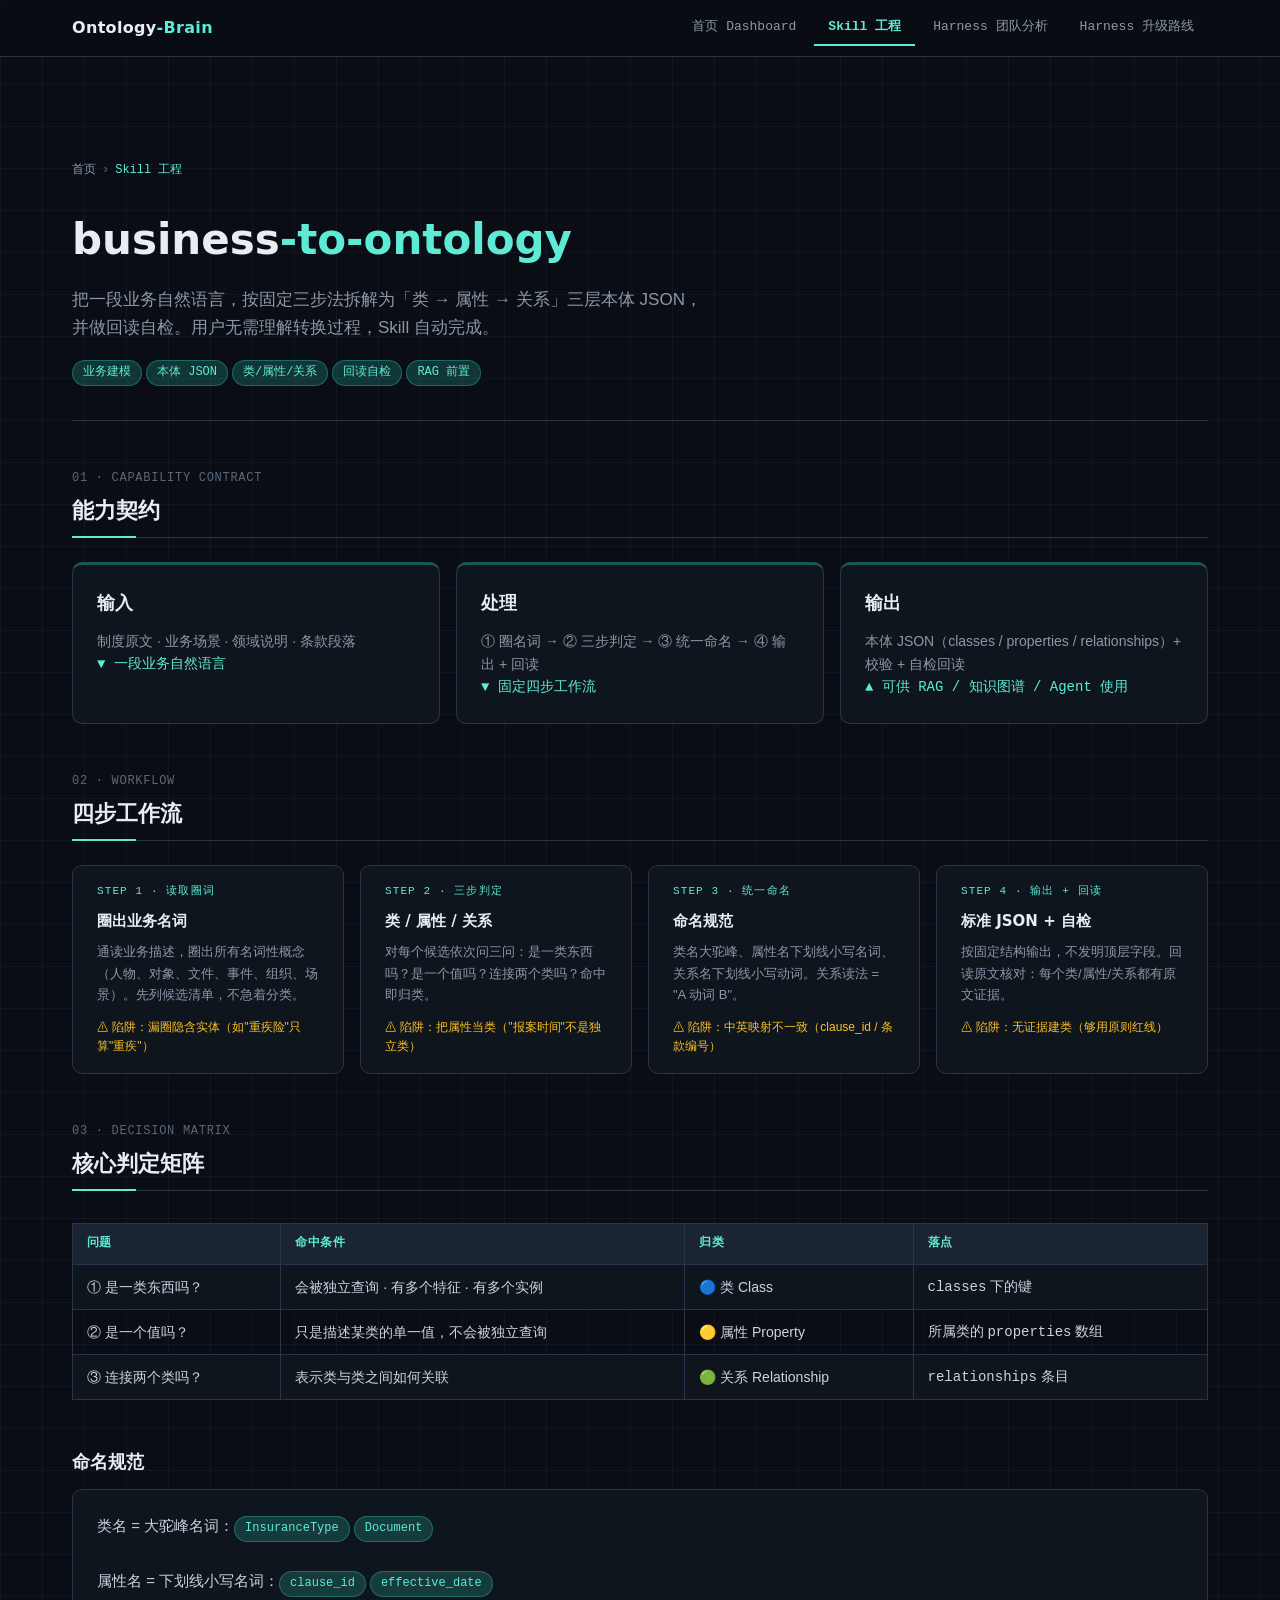
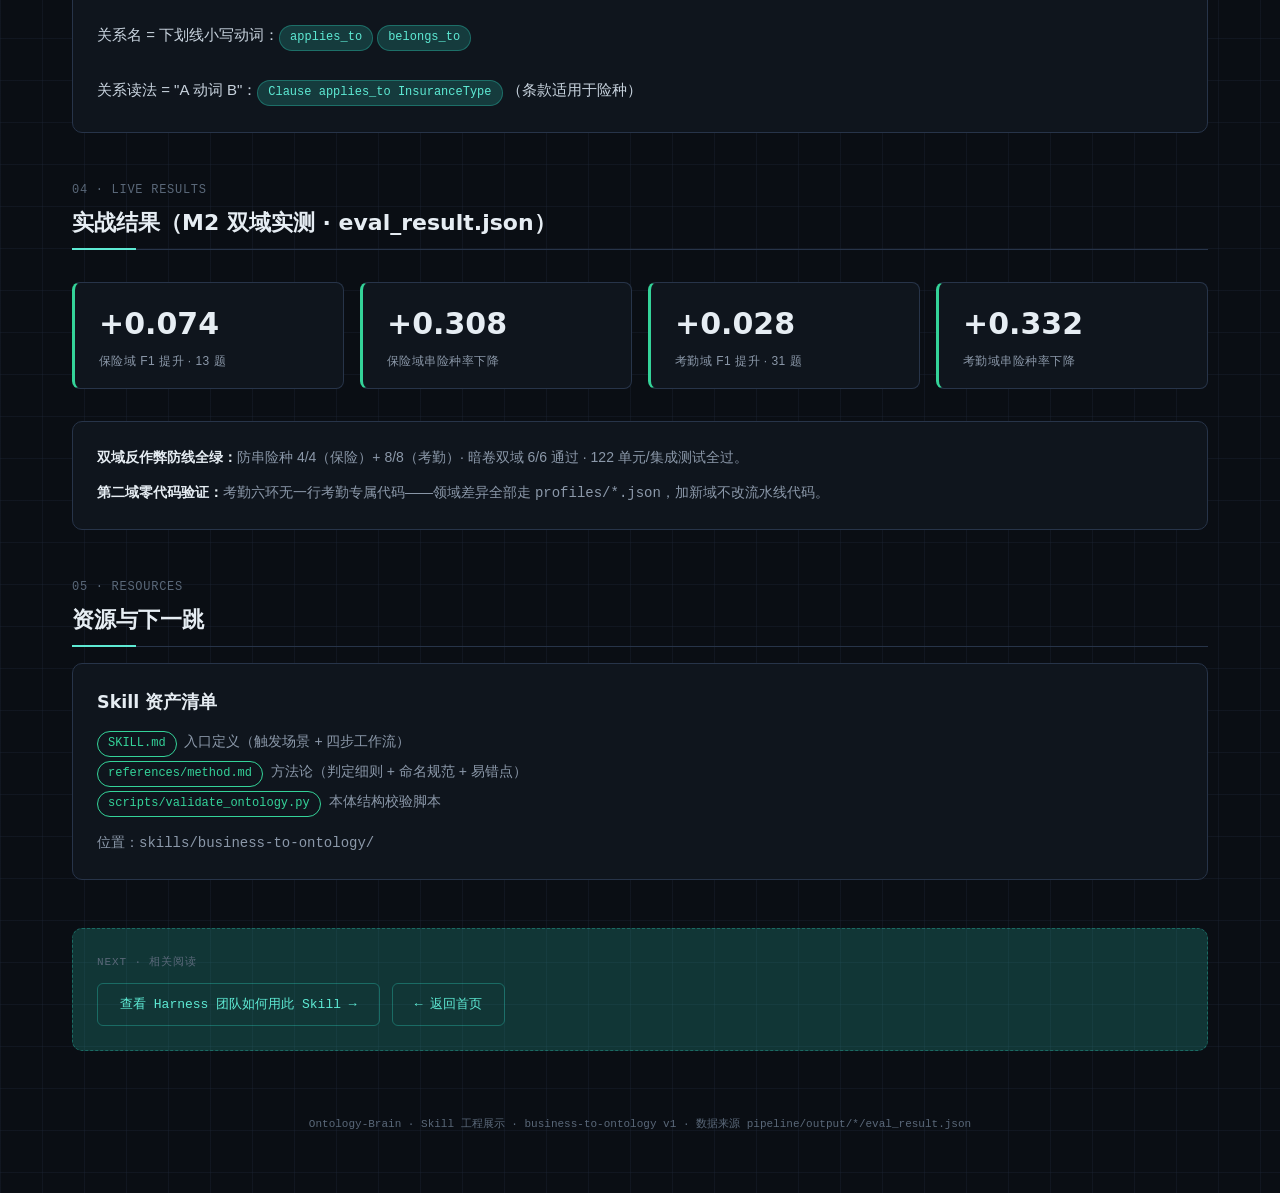
==== skill/index.html @ 2c8d09c0 "结构上移：展示层提升为仓库根，移除根跳转页 - 删除根 index.html 的 meta refresh 跳转页（跳转中...） - visual/ 下 index.html/assets/skil" ====
<!DOCTYPE html>
<html lang="zh-CN">
<head>
<meta charset="UTF-8">
<meta name="viewport" content="width=device-width, initial-scale=1.0">
<title>Skill 工程 · business-to-ontology — Ontology-Brain</title>
<link rel="stylesheet" href="../assets/css/shared.css">
<style>
  .hero { padding: var(--sp-8) 0 var(--sp-6); border-bottom: 1px solid var(--line-1); }
  .hero h1 { font-family: var(--font-display); font-size: 42px; font-weight: 700; color: var(--fg-0); }
  .hero h1 span { color: var(--accent); }
  .hero .lead { color: var(--fg-2); font-size: 17px; margin-top: var(--sp-3); max-width: 640px; }
  .hero .tags { margin-top: var(--sp-4); }
  .contract { display: grid; grid-template-columns: 1fr 1fr 1fr; gap: var(--sp-4); margin-top: var(--sp-5); }
  .contract .card { border-top: 3px solid var(--accent-line); }
  .contract .card .arrow { font-family: var(--font-mono); color: var(--accent); }
  @media (max-width: 768px) {
    .hero h1 { font-size: 30px; }
    .contract { grid-template-columns: 1fr; }
  }
</style>
</head>
<body>
<script src="../assets/js/navigation.js"></script>
<script>injectNavbar('skill', '..');</script>

<div class="page-wrap">

  <!-- 1. Hero -->
  <section class="hero" id="sec-hero">
    <div class="breadcrumb"><a href="../index.html">首页</a><span class="sep">›</span><span class="cur">Skill 工程</span></div>
    <h1>business<span>-to-ontology</span></h1>
    <p class="lead">把一段业务自然语言，按固定三步法拆解为「类 → 属性 → 关系」三层本体 JSON，并做回读自检。用户无需理解转换过程，Skill 自动完成。</p>
    <div class="tags">
      <span class="tag">业务建模</span><span class="tag">本体 JSON</span><span class="tag">类/属性/关系</span><span class="tag">回读自检</span><span class="tag">RAG 前置</span>
    </div>
  </section>

  <!-- 2. 能力契约 -->
  <section id="sec-contract">
    <h2 class="section-title"><span class="sub">01 · CAPABILITY CONTRACT</span>能力契约</h2>
    <div class="contract">
      <div class="card"><h3>输入</h3><p>制度原文 · 业务场景 · 领域说明 · 条款段落</p><p class="arrow">▼ 一段业务自然语言</p></div>
      <div class="card"><h3>处理</h3><p>① 圈名词 → ② 三步判定 → ③ 统一命名 → ④ 输出 + 回读</p><p class="arrow">▼ 固定四步工作流</p></div>
      <div class="card"><h3>输出</h3><p>本体 JSON（classes / properties / relationships）+ 校验 + 自检回读</p><p class="arrow">▲ 可供 RAG / 知识图谱 / Agent 使用</p></div>
    </div>
  </section>

  <!-- 3. 四步工作流 -->
  <section id="sec-workflow">
    <h2 class="section-title"><span class="sub">02 · WORKFLOW</span>四步工作流</h2>
    <div class="flow-steps">
      <div class="flow-step">
        <span class="step-no">STEP 1 · 读取圈词</span>
        <h4>圈出业务名词</h4>
        <p>通读业务描述，圈出所有名词性概念（人物、对象、文件、事件、组织、场景）。先列候选清单，不急着分类。</p>
        <p class="trap">⚠ 陷阱：漏圈隐含实体（如"重疾险"只算"重疾"）</p>
      </div>
      <div class="flow-step">
        <span class="step-no">STEP 2 · 三步判定</span>
        <h4>类 / 属性 / 关系</h4>
        <p>对每个候选依次问三问：是一类东西吗？是一个值吗？连接两个类吗？命中即归类。</p>
        <p class="trap">⚠ 陷阱：把属性当类（"报案时间"不是独立类）</p>
      </div>
      <div class="flow-step">
        <span class="step-no">STEP 3 · 统一命名</span>
        <h4>命名规范</h4>
        <p>类名大驼峰、属性名下划线小写名词、关系名下划线小写动词。关系读法 = "A 动词 B"。</p>
        <p class="trap">⚠ 陷阱：中英映射不一致（clause_id / 条款编号）</p>
      </div>
      <div class="flow-step">
        <span class="step-no">STEP 4 · 输出 + 回读</span>
        <h4>标准 JSON + 自检</h4>
        <p>按固定结构输出，不发明顶层字段。回读原文核对：每个类/属性/关系都有原文证据。</p>
        <p class="trap">⚠ 陷阱：无证据建类（够用原则红线）</p>
      </div>
    </div>
  </section>

  <!-- 4. 判定矩阵 + 命名规范 -->
  <section id="sec-matrix">
    <h2 class="section-title"><span class="sub">03 · DECISION MATRIX</span>核心判定矩阵</h2>
    <div class="table-scroll">
      <table class="data-table">
        <tr><th>问题</th><th>命中条件</th><th>归类</th><th>落点</th></tr>
        <tr><td>① 是一类东西吗？</td><td>会被独立查询 · 有多个特征 · 有多个实例</td><td>🔵 类 Class</td><td><code>classes</code> 下的键</td></tr>
        <tr><td>② 是一个值吗？</td><td>只是描述某类的单一值，不会被独立查询</td><td>🟡 属性 Property</td><td>所属类的 <code>properties</code> 数组</td></tr>
        <tr><td>③ 连接两个类吗？</td><td>表示类与类之间如何关联</td><td>🟢 关系 Relationship</td><td><code>relationships</code> 条目</td></tr>
      </table>
    </div>
    <h3 style="margin-top:var(--sp-6); color:var(--fg-0); font-family:var(--font-display);">命名规范</h3>
    <div class="card" style="margin-top:var(--sp-3);">
      <code>类名</code> = 大驼峰名词：<span class="tag">InsuranceType</span><span class="tag">Document</span><br><br>
      <code>属性名</code> = 下划线小写名词：<span class="tag">clause_id</span><span class="tag">effective_date</span><br><br>
      <code>关系名</code> = 下划线小写动词：<span class="tag">applies_to</span><span class="tag">belongs_to</span><br><br>
      <code>关系读法</code> = "A 动词 B"：<span class="tag">Clause applies_to InsuranceType</span>（条款适用于险种）
    </div>
  </section>

  <!-- 5. 实战结果（M2 双域实测） -->
  <section id="sec-results">
    <h2 class="section-title"><span class="sub">04 · LIVE RESULTS</span>实战结果（M2 双域实测 · eval_result.json）</h2>
    <div class="kpi-strip">
      <div class="kpi-card delta"><div class="kpi-num">+0.074</div><div class="kpi-label">保险域 F1 提升 · 13 题</div></div>
      <div class="kpi-card delta"><div class="kpi-num">+0.308</div><div class="kpi-label">保险域串险种率下降</div></div>
      <div class="kpi-card delta"><div class="kpi-num">+0.028</div><div class="kpi-label">考勤域 F1 提升 · 31 题</div></div>
      <div class="kpi-card delta"><div class="kpi-num">+0.332</div><div class="kpi-label">考勤域串险种率下降</div></div>
    </div>
    <div class="card">
      <p><strong style="color:var(--fg-0)">双域反作弊防线全绿：</strong>防串险种 4/4（保险）+ 8/8（考勤）· 暗卷双域 6/6 通过 · 122 单元/集成测试全过。</p>
      <p style="margin-top:var(--sp-3)"><strong style="color:var(--fg-0)">第二域零代码验证：</strong>考勤六环无一行考勤专属代码——领域差异全部走 <code>profiles/*.json</code>，加新域不改流水线代码。</p>
    </div>
  </section>

  <!-- 6. 资源与下一跳 -->
  <section id="sec-resources">
    <h2 class="section-title"><span class="sub">05 · RESOURCES</span>资源与下一跳</h2>
    <div class="card" style="margin-bottom:var(--sp-4);">
      <h3>Skill 资产清单</h3>
      <p><span class="tag ok">SKILL.md</span> 入口定义（触发场景 + 四步工作流）</p>
      <p><span class="tag ok">references/method.md</span> 方法论（判定细则 + 命名规范 + 易错点）</p>
      <p><span class="tag ok">scripts/validate_ontology.py</span> 本体结构校验脚本</p>
      <p style="margin-top:var(--sp-3)">位置：<code>skills/business-to-ontology/</code></p>
    </div>
    <div class="related-card">
      <div class="label">NEXT · 相关阅读</div>
      <div class="link-row">
        <a class="btn" href="../harness/analysis.html">查看 Harness 团队如何用此 Skill →</a>
        <a class="btn" href="../index.html">← 返回首页</a>
      </div>
    </div>
  </section>

  <p style="text-align:center; margin-top:var(--sp-8); font-family:var(--font-mono); font-size:11px; color:var(--fg-3);">
    Ontology-Brain · Skill 工程展示 · business-to-ontology v1 · 数据来源 pipeline/output/*/eval_result.json
  </p>
</div>
</body>
</html>
---- assets/css/shared.css ----
/* ============================================================
   Ontology-Brain · 共享样式 shared.css
   蓝图风格：深青黑底 + 网格引导线 + Space Grotesk + teal 强调
   供 visual/ 下所有页面复用（index / skill / harness/*）
   ============================================================ */

/* ---------- 1. RESET & BASE ---------- */
*, *::before, *::after { box-sizing: border-box; margin: 0; padding: 0; }
html { scroll-behavior: smooth; }
body {
  background-color: var(--bg-0);
  color: var(--fg-1);
  font-family: var(--font-body);
  font-size: 15px;
  line-height: 1.65;
  -webkit-font-smoothing: antialiased;
  background-image:
    linear-gradient(var(--grid-color) 1px, transparent 1px),
    linear-gradient(90deg, var(--grid-color) 1px, transparent 1px);
  background-size: 42px 42px;
}
img { max-width: 100%; display: block; }
a { color: var(--accent); text-decoration: none; }
a:hover { text-decoration: underline; }
code, pre, .mono { font-family: var(--font-mono); }

/* ---------- 2. CSS 变量 ---------- */
:root {
  --bg-0: #0a0e14;
  --bg-1: #0f151d;
  --bg-2: #141c26;
  --bg-3: #1a2432;

  --fg-0: #e6edf3;
  --fg-1: #c9d4df;
  --fg-2: #8b98a9;
  --fg-3: #5a6879;

  --accent: #5eead4;
  --accent-dim: #2dd4bf33;
  --accent-line: #2dd4bf55;

  --ok: #34d399;
  --warn: #fbbf24;
  --new: #a78bfa;
  --risk: #f87171;

  --line-0: #1e293b;
  --line-1: #273449;
  --line-2: #334155;

  --grid-color: #1e293b55;

  --font-display: 'Space Grotesk', -apple-system, system-ui, sans-serif;
  --font-mono: 'JetBrains Mono', 'SF Mono', Menlo, monospace;
  --font-body: -apple-system, BlinkMacSystemFont, "Noto Sans CJK SC", "PingFang SC", "Microsoft YaHei", sans-serif;

  --sp-1: 4px;  --sp-2: 8px;  --sp-3: 12px; --sp-4: 16px;
  --sp-5: 24px; --sp-6: 32px; --sp-7: 48px; --sp-8: 64px; --sp-9: 96px;
}

/* ---------- 3. 页面容器 ---------- */
.page-wrap {
  max-width: 1200px;
  margin: 0 auto;
  padding: var(--sp-5) var(--sp-6) var(--sp-8);
}

/* ---------- 4. 蓝图页眉（sticky） ---------- */
.drawing-header {
  display: flex;
  justify-content: space-between;
  align-items: center;
  padding: var(--sp-3) 0;
  border-bottom: 1px solid var(--line-1);
  font-family: var(--font-mono);
  font-size: 11px;
  color: var(--fg-3);
  text-transform: uppercase;
  letter-spacing: 0.08em;
  position: sticky;
  top: 0;
  background: rgba(10, 14, 20, 0.92);
  backdrop-filter: blur(8px);
  z-index: 100;
  margin-bottom: var(--sp-6);
}
.drawing-header .left, .drawing-header .right {
  display: flex; gap: var(--sp-5); align-items: center;
}
.drawing-header .status-dot {
  width: 8px; height: 8px; border-radius: 50%;
  background: var(--ok); display: inline-block;
  box-shadow: 0 0 8px var(--ok);
}

/* ---------- 5. 通用组件 ---------- */
.tag {
  display: inline-block;
  padding: 2px 10px;
  border: 1px solid var(--accent-line);
  border-radius: 999px;
  font-size: 12px;
  font-family: var(--font-mono);
  color: var(--accent);
  background: var(--accent-dim);
  margin: 2px 4px 2px 0;
}
.tag.new { border-color: var(--new); color: var(--new); background: transparent; }
.tag.ok  { border-color: var(--ok);  color: var(--ok);  background: transparent; }
.tag.warn{ border-color: var(--warn);color: var(--warn); background: transparent; }

.btn {
  display: inline-block;
  padding: 10px 22px;
  border: 1px solid var(--accent-line);
  border-radius: 6px;
  color: var(--accent);
  font-family: var(--font-mono);
  font-size: 13px;
  background: transparent;
  cursor: pointer;
  transition: background 0.2s, box-shadow 0.2s;
}
.btn:hover {
  background: var(--accent-dim);
  box-shadow: 0 0 16px var(--accent-dim);
  text-decoration: none;
}
.btn.solid { background: var(--accent-dim); }

.card {
  background: var(--bg-1);
  border: 1px solid var(--line-1);
  border-radius: 10px;
  padding: var(--sp-5);
  transition: border-color 0.2s, transform 0.2s;
}
.card:hover { border-color: var(--accent-line); transform: translateY(-2px); }
.card h3 { color: var(--fg-0); font-family: var(--font-display); margin-bottom: var(--sp-3); }
.card p  { color: var(--fg-2); font-size: 14px; }

.kpi-strip {
  display: grid;
  grid-template-columns: repeat(auto-fit, minmax(180px, 1fr));
  gap: var(--sp-4);
  margin: var(--sp-6) 0;
}
.kpi-card {
  background: var(--bg-1);
  border: 1px solid var(--line-1);
  border-left: 3px solid var(--accent);
  border-radius: 8px;
  padding: var(--sp-4) var(--sp-5);
}
.kpi-card .kpi-num {
  font-family: var(--font-display);
  font-size: 30px;
  font-weight: 700;
  color: var(--fg-0);
}
.kpi-card .kpi-num small { font-size: 15px; color: var(--fg-3); font-weight: 400; }
.kpi-card .kpi-label { font-size: 12px; color: var(--fg-2); margin-top: 4px; letter-spacing: 0.04em; }
.kpi-card.delta { border-left-color: var(--ok); }
.kpi-card.warn { border-left-color: var(--warn); }

.section-title {
  font-family: var(--font-display);
  font-size: 22px;
  font-weight: 700;
  color: var(--fg-0);
  margin: var(--sp-7) 0 var(--sp-4);
  padding-bottom: var(--sp-2);
  border-bottom: 1px solid var(--line-1);
  position: relative;
}
.section-title::before {
  content: '';
  position: absolute;
  left: 0; bottom: -1px;
  width: 64px; height: 2px;
  background: var(--accent);
}
.section-title .sub { display: block; font-size: 12px; font-weight: 400; color: var(--fg-3); font-family: var(--font-mono); letter-spacing: 0.06em; margin-bottom: 4px; }

/* ---------- 6. 全局导航栏 ---------- */
.navbar {
  position: sticky;
  top: 0;
  z-index: 200;
  background: rgba(10, 14, 20, 0.95);
  backdrop-filter: blur(10px);
  border-bottom: 1px solid var(--line-1);
}
.navbar-inner {
  max-width: 1200px;
  margin: 0 auto;
  padding: 0 var(--sp-6);
  display: flex;
  align-items: center;
  justify-content: space-between;
  height: 56px;
}
.navbar-logo {
  font-family: var(--font-display);
  font-weight: 700;
  font-size: 16px;
  color: var(--fg-0);
  letter-spacing: 0.02em;
}
.navbar-logo span { color: var(--accent); }
.navbar-logo:hover { text-decoration: none; }
.navbar-tabs { display: flex; gap: var(--sp-1); }
.navbar-tab {
  padding: 6px 14px;
  font-size: 13px;
  font-family: var(--font-mono);
  color: var(--fg-2);
  border-bottom: 2px solid transparent;
  transition: color 0.2s, border-color 0.2s;
}
.navbar-tab:hover { color: var(--fg-0); text-decoration: none; }
.navbar-tab.active {
  color: var(--accent);
  border-bottom-color: var(--accent);
  font-weight: 600;
}
.hamburger {
  display: none;
  background: none;
  border: 1px solid var(--line-2);
  border-radius: 6px;
  color: var(--fg-0);
  font-size: 18px;
  padding: 4px 12px;
  cursor: pointer;
}

/* 面包屑 */
.breadcrumb {
  font-family: var(--font-mono);
  font-size: 12px;
  color: var(--fg-3);
  margin: var(--sp-4) 0 var(--sp-5);
}
.breadcrumb a { color: var(--fg-2); }
.breadcrumb a:hover { color: var(--accent); }
.breadcrumb .sep { margin: 0 6px; color: var(--fg-3); }
.breadcrumb .cur { color: var(--accent); }

/* 关联跳转卡片 */
.related-card {
  margin-top: var(--sp-7);
  padding: var(--sp-5);
  border: 1px dashed var(--accent-line);
  border-radius: 10px;
  background: var(--accent-dim);
}
.related-card .label { font-family: var(--font-mono); font-size: 11px; color: var(--fg-3); text-transform: uppercase; letter-spacing: 0.08em; }
.related-card .link-row { margin-top: var(--sp-3); display: flex; gap: var(--sp-3); flex-wrap: wrap; }

/* 侧边锚点导航 */
.section-nav {
  position: fixed;
  left: max(16px, calc((100vw - 1200px) / 2 - 190px));
  top: 50%;
  transform: translateY(-50%);
  font-family: var(--font-mono);
  font-size: 12px;
  z-index: 150;
}
.section-nav ul { list-style: none; }
.section-nav a {
  display: block;
  color: var(--fg-3);
  padding: 4px 0 4px 12px;
  border-left: 1px solid var(--line-1);
}
.section-nav a.active { color: var(--accent); border-left-color: var(--accent); }
.section-nav a:hover { color: var(--fg-1); text-decoration: none; }

/* ---------- 7. 表格（判定矩阵等） ---------- */
.data-table {
  width: 100%;
  border-collapse: collapse;
  margin: var(--sp-4) 0;
  font-size: 14px;
}
.data-table th {
  background: var(--bg-3);
  color: var(--accent);
  font-family: var(--font-mono);
  font-size: 12px;
  text-align: left;
  padding: 10px 14px;
  border: 1px solid var(--line-1);
  letter-spacing: 0.04em;
}
.data-table td {
  padding: 10px 14px;
  border: 1px solid var(--line-1);
  color: var(--fg-1);
}
.data-table tr:nth-child(even) td { background: var(--bg-1); }
.table-scroll { overflow-x: auto; }

/* 工作流步骤卡 */
.flow-steps {
  display: grid;
  grid-template-columns: repeat(auto-fit, minmax(220px, 1fr));
  gap: var(--sp-4);
  margin: var(--sp-5) 0;
}
.flow-step {
  background: var(--bg-1);
  border: 1px solid var(--line-1);
  border-radius: 10px;
  padding: var(--sp-4) var(--sp-5);
  position: relative;
}
.flow-step .step-no {
  font-family: var(--font-mono);
  font-size: 11px;
  color: var(--accent);
  letter-spacing: 0.1em;
  margin-bottom: var(--sp-2);
  display: block;
}
.flow-step h4 { color: var(--fg-0); font-family: var(--font-display); font-size: 15px; margin-bottom: var(--sp-2); }
.flow-step p { color: var(--fg-2); font-size: 13px; }
.flow-step .trap { margin-top: var(--sp-3); font-size: 12px; color: var(--warn); }

/* ---------- 8. 响应式 ---------- */
@media (max-width: 1024px) {
  .section-nav { display: none; }
}
@media (max-width: 768px) {
  body { font-size: 14px; }
  .page-wrap { padding: var(--sp-4) var(--sp-4) var(--sp-7); }
  .navbar-inner { padding: 0 var(--sp-4); }
  .hamburger { display: block; }
  .navbar-tabs {
    display: none;
    position: absolute;
    top: 56px;
    left: 0; right: 0;
    flex-direction: column;
    background: var(--bg-1);
    border-bottom: 1px solid var(--line-1);
    padding: var(--sp-3) var(--sp-4);
  }
  .navbar-tabs.open { display: flex; }
  .navbar-tab { padding: 12px 8px; border-bottom: none; border-left: 2px solid transparent; }
  .navbar-tab.active { border-left-color: var(--accent); }
  .kpi-strip { grid-template-columns: 1fr 1fr; }
  .flow-steps { grid-template-columns: 1fr; }
  .drawing-header .right { display: none; }
  .card { padding: var(--sp-4); }
  .section-title { font-size: 19px; }
}
@media (max-width: 480px) {
  .kpi-strip { grid-template-columns: 1fr; }
}
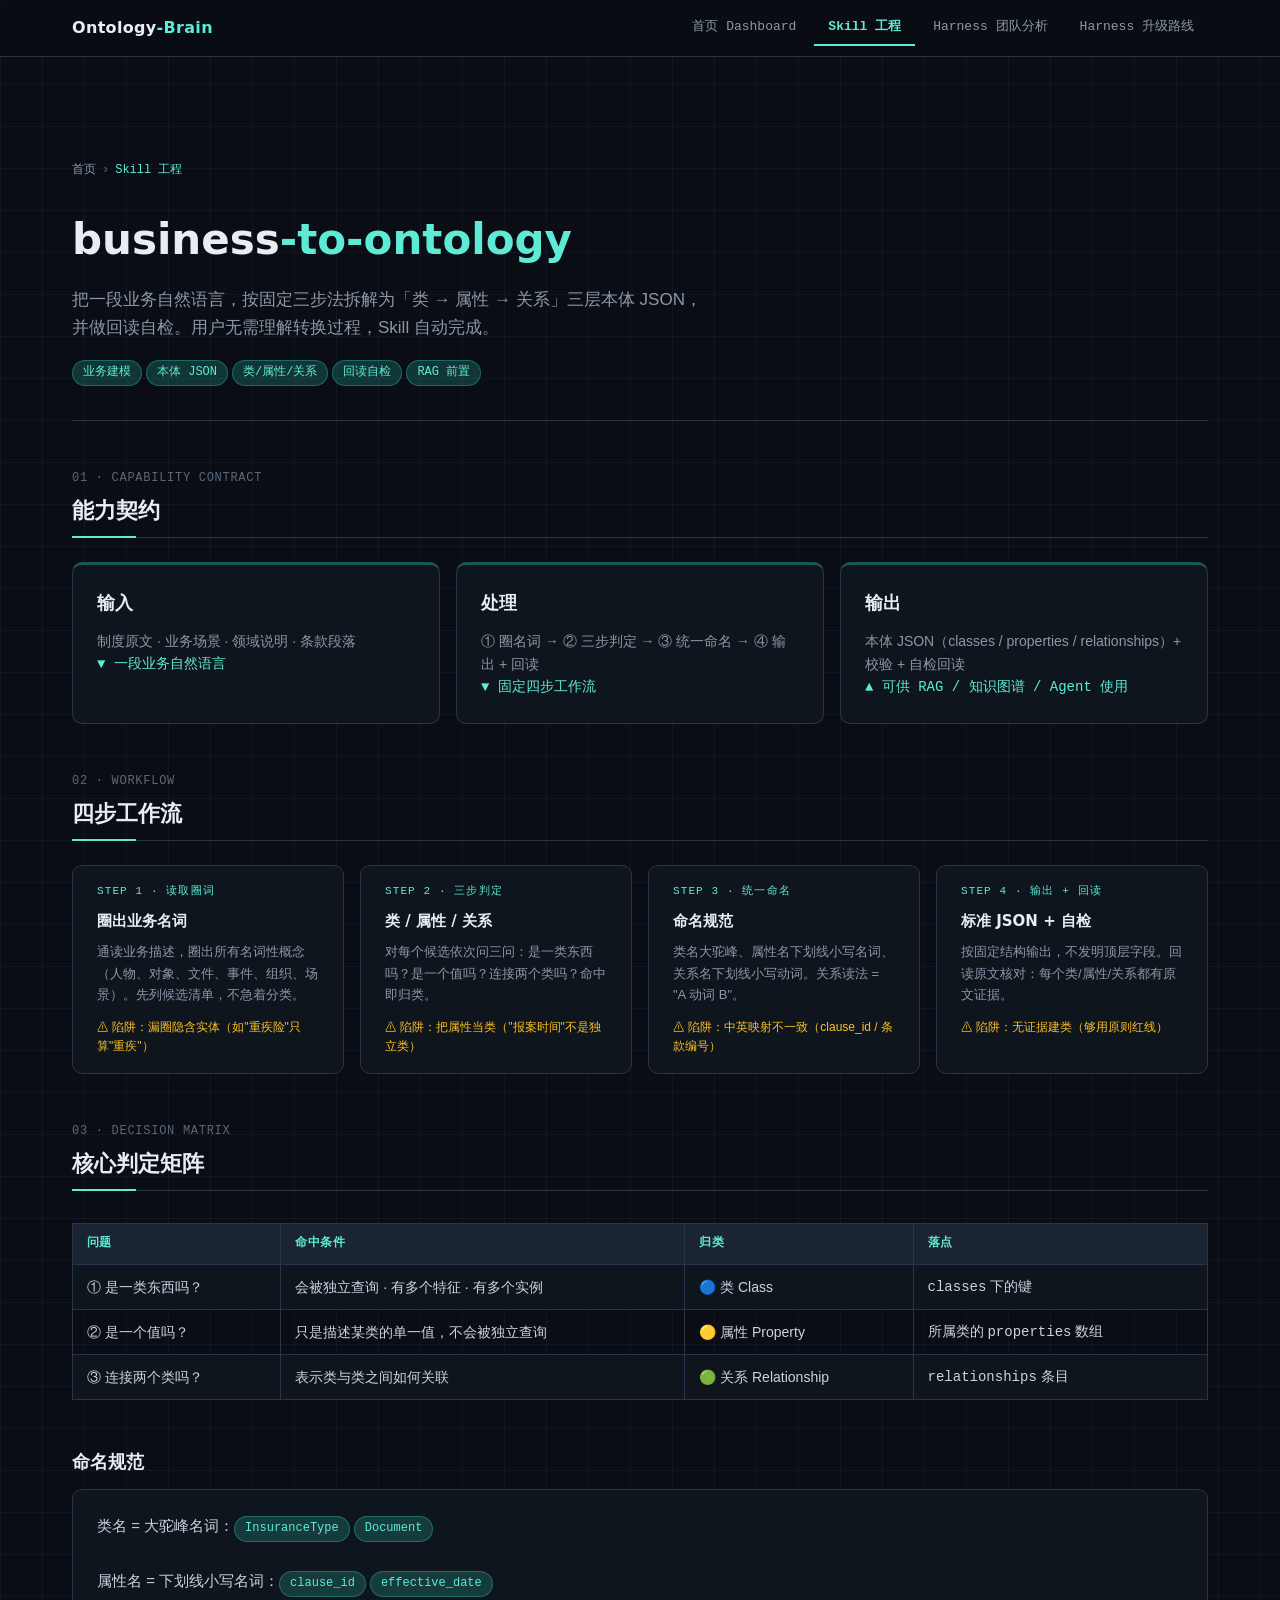
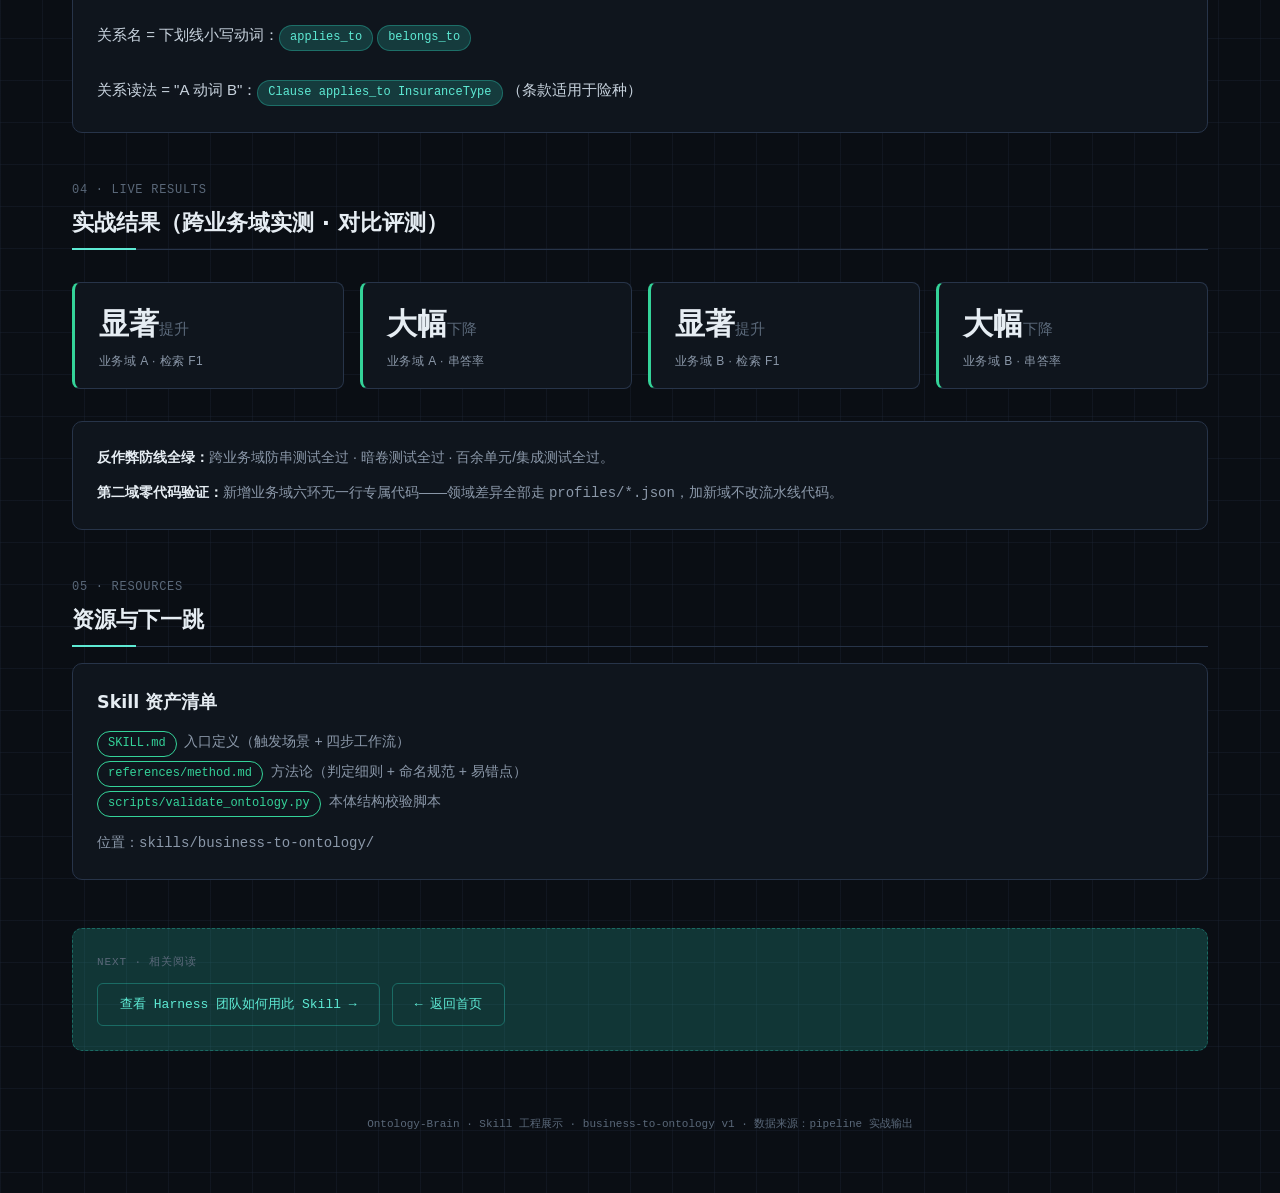
==== commit 7c0376c8: "对外展示合规整改：子页业务域抽象化、数字量级化、去除开发状态表述 - skill/index.html：业务域 A/B 化、精确评测数字量级化、去内部文件路径 - harness/analysis.h" ====
--- a/skill/index.html
+++ b/skill/index.html
@@ -97,18 +97,18 @@
     </div>
   </section>
 
-  <!-- 5. 实战结果（M2 双域实测） -->
+  <!-- 5. 实战结果（跨业务域实测） -->
   <section id="sec-results">
-    <h2 class="section-title"><span class="sub">04 · LIVE RESULTS</span>实战结果（M2 双域实测 · eval_result.json）</h2>
+    <h2 class="section-title"><span class="sub">04 · LIVE RESULTS</span>实战结果（跨业务域实测 · 对比评测）</h2>
     <div class="kpi-strip">
-      <div class="kpi-card delta"><div class="kpi-num">+0.074</div><div class="kpi-label">保险域 F1 提升 · 13 题</div></div>
-      <div class="kpi-card delta"><div class="kpi-num">+0.308</div><div class="kpi-label">保险域串险种率下降</div></div>
-      <div class="kpi-card delta"><div class="kpi-num">+0.028</div><div class="kpi-label">考勤域 F1 提升 · 31 题</div></div>
-      <div class="kpi-card delta"><div class="kpi-num">+0.332</div><div class="kpi-label">考勤域串险种率下降</div></div>
+      <div class="kpi-card delta"><div class="kpi-num">显著<small>提升</small></div><div class="kpi-label">业务域 A · 检索 F1</div></div>
+      <div class="kpi-card delta"><div class="kpi-num">大幅<small>下降</small></div><div class="kpi-label">业务域 A · 串答率</div></div>
+      <div class="kpi-card delta"><div class="kpi-num">显著<small>提升</small></div><div class="kpi-label">业务域 B · 检索 F1</div></div>
+      <div class="kpi-card delta"><div class="kpi-num">大幅<small>下降</small></div><div class="kpi-label">业务域 B · 串答率</div></div>
     </div>
     <div class="card">
-      <p><strong style="color:var(--fg-0)">双域反作弊防线全绿：</strong>防串险种 4/4（保险）+ 8/8（考勤）· 暗卷双域 6/6 通过 · 122 单元/集成测试全过。</p>
-      <p style="margin-top:var(--sp-3)"><strong style="color:var(--fg-0)">第二域零代码验证：</strong>考勤六环无一行考勤专属代码——领域差异全部走 <code>profiles/*.json</code>，加新域不改流水线代码。</p>
+      <p><strong style="color:var(--fg-0)">反作弊防线全绿：</strong>跨业务域防串测试全过 · 暗卷测试全过 · 百余单元/集成测试全过。</p>
+      <p style="margin-top:var(--sp-3)"><strong style="color:var(--fg-0)">第二域零代码验证：</strong>新增业务域六环无一行专属代码——领域差异全部走 <code>profiles/*.json</code>，加新域不改流水线代码。</p>
     </div>
   </section>
 
@@ -132,7 +132,7 @@
   </section>
 
   <p style="text-align:center; margin-top:var(--sp-8); font-family:var(--font-mono); font-size:11px; color:var(--fg-3);">
-    Ontology-Brain · Skill 工程展示 · business-to-ontology v1 · 数据来源 pipeline/output/*/eval_result.json
+    Ontology-Brain · Skill 工程展示 · business-to-ontology v1 · 数据来源：pipeline 实战输出
   </p>
 </div>
 </body>
